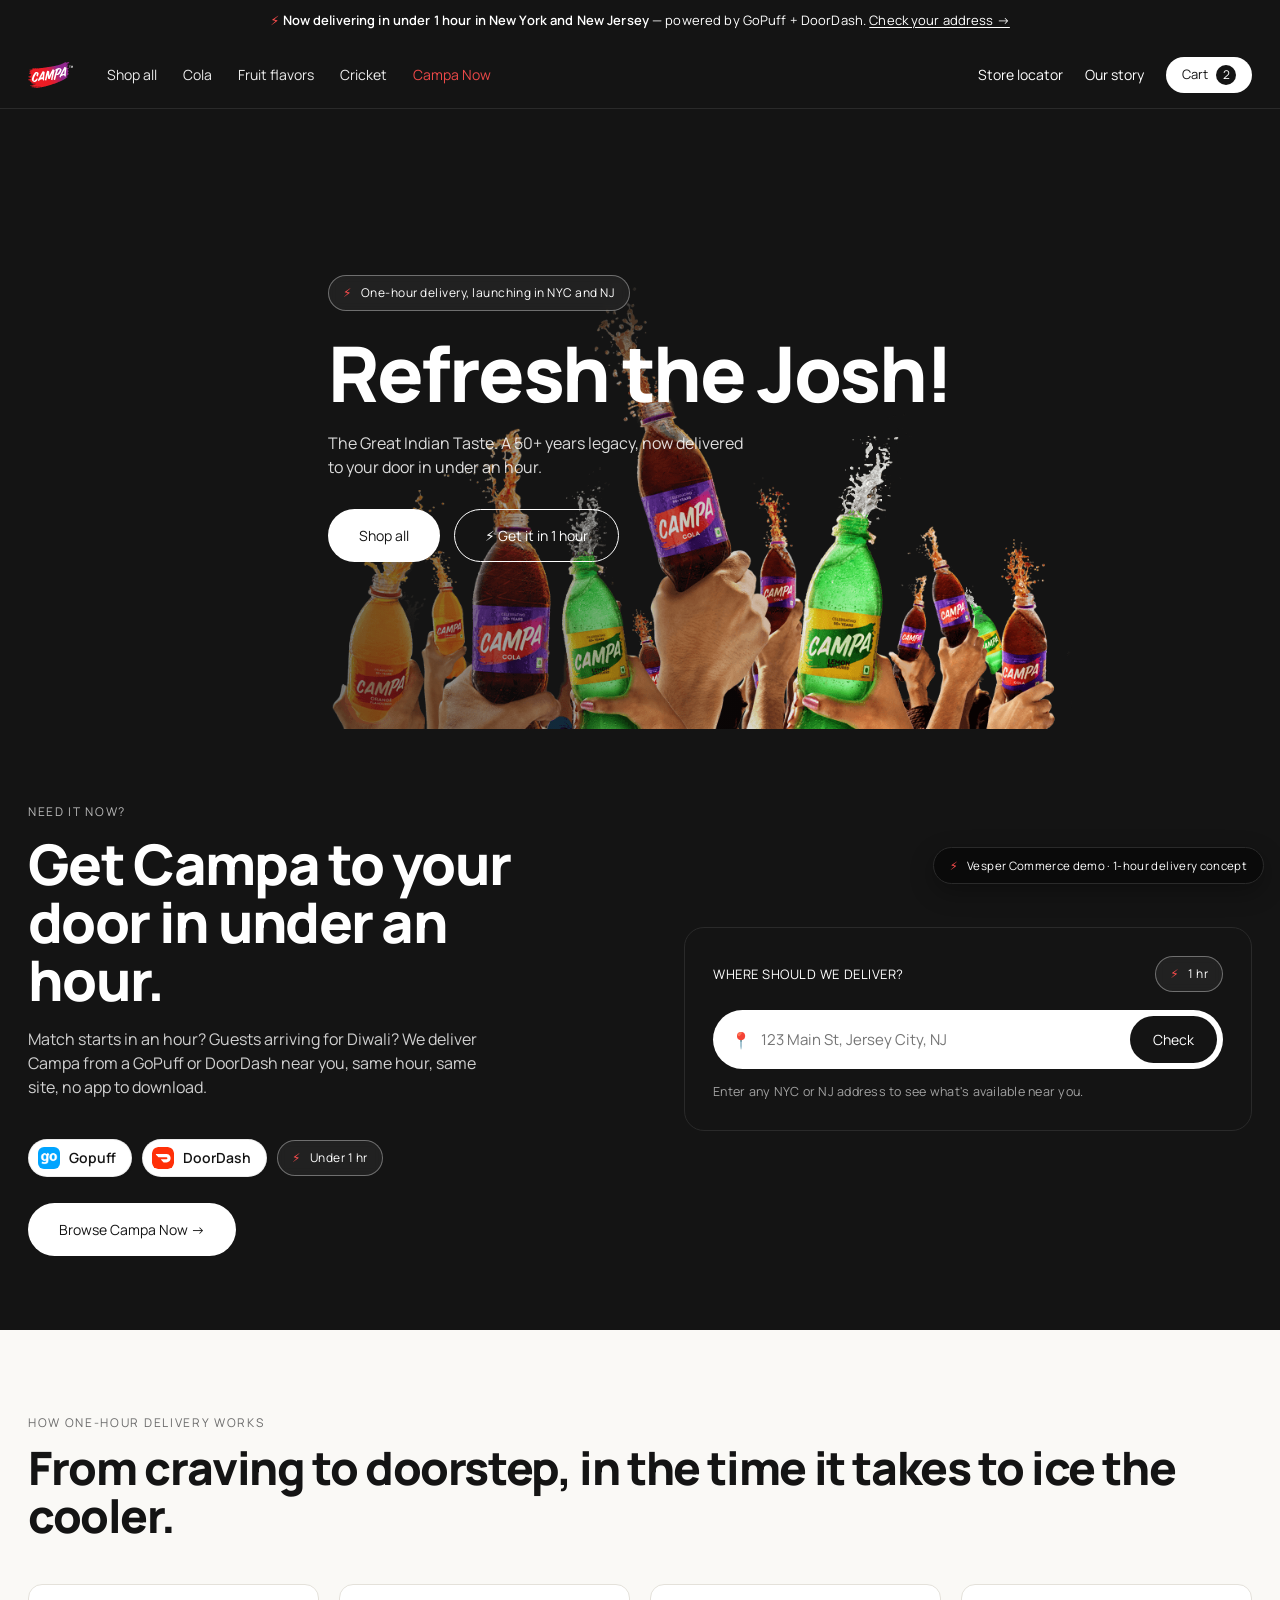
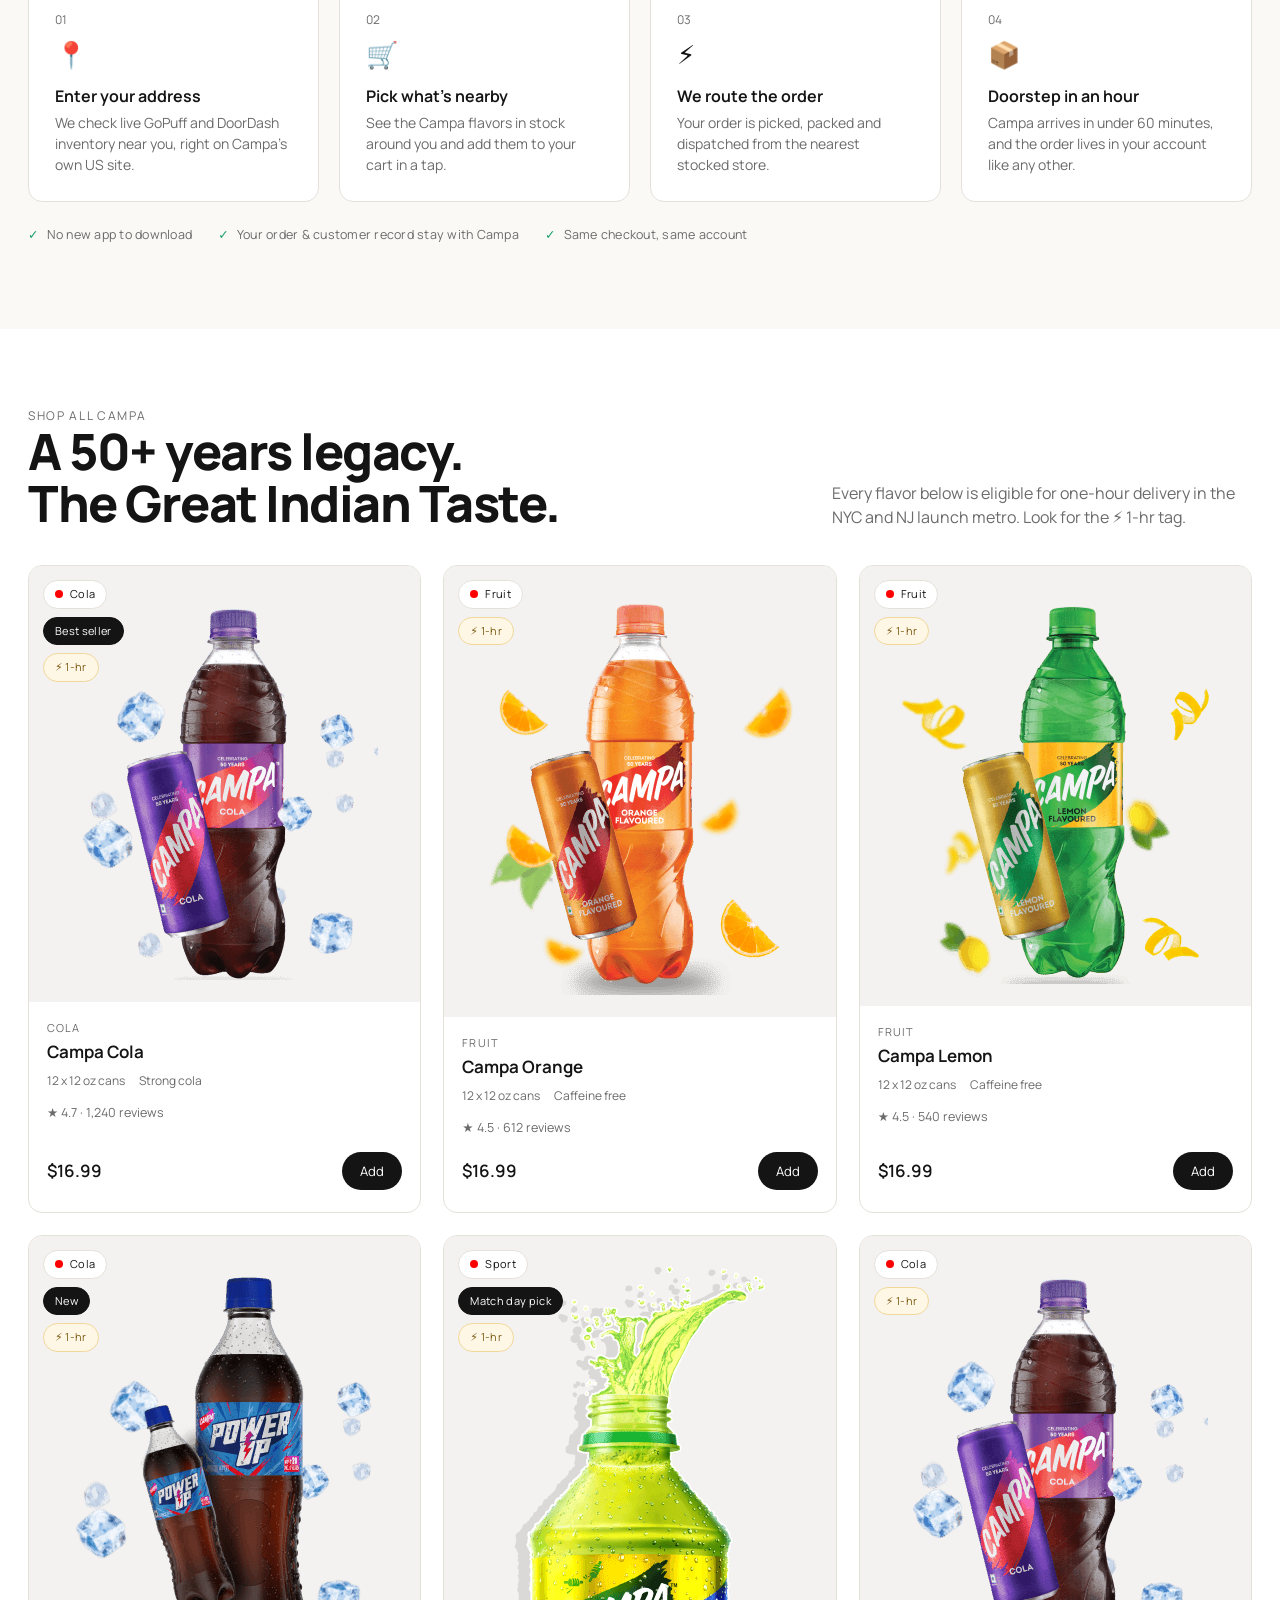
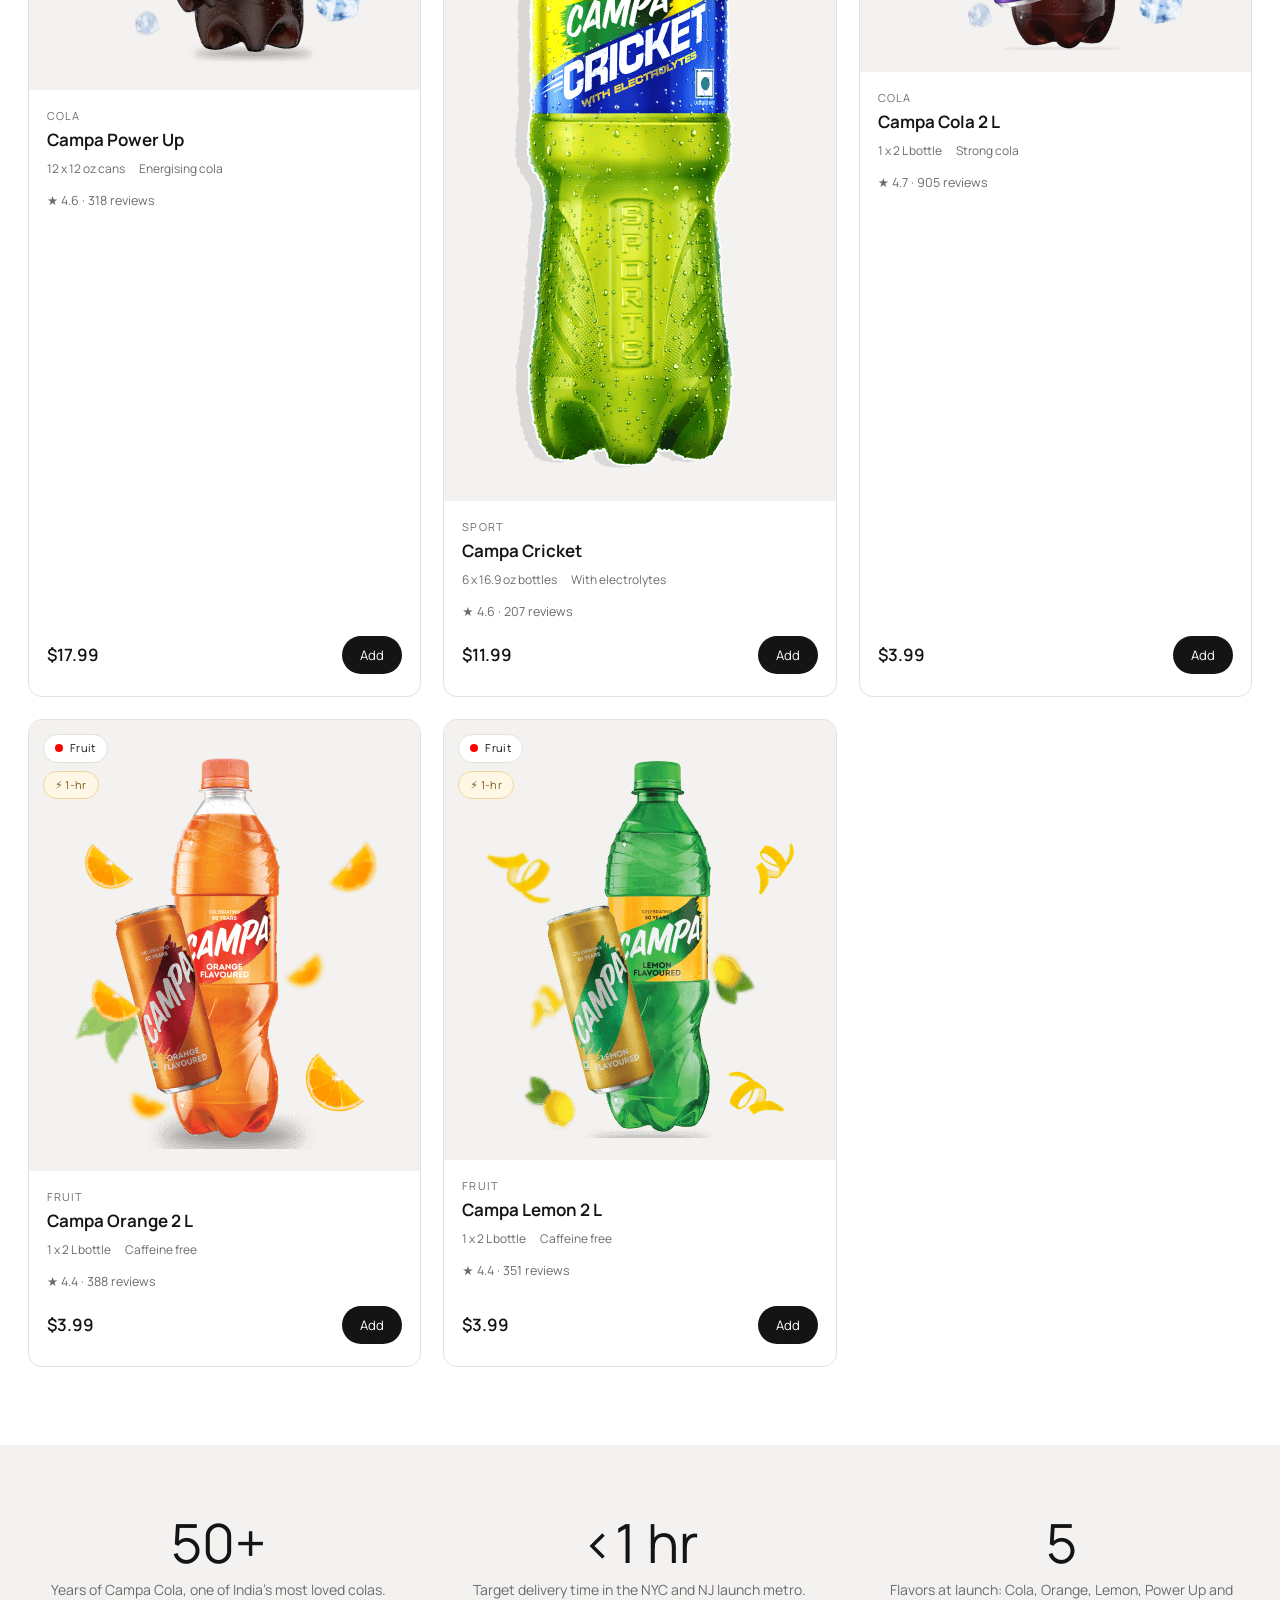
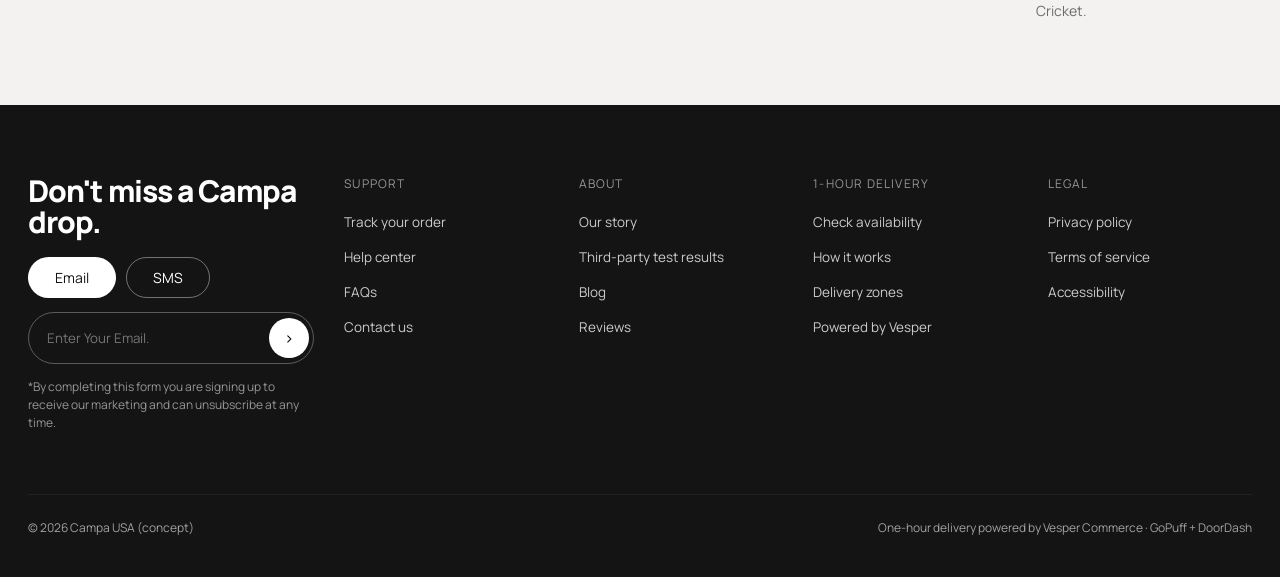
==== index.html @ 365057cb "Campa USA x Vesper Commerce 1-hour delivery mockup Co-Authored-By: Claude Sonnet 5.5 <noreply@anthro" ====
<!doctype html>
<html lang="en">
<head>
<meta charset="utf-8" />
<meta name="viewport" content="width=device-width, initial-scale=1" />
<title>Campa USA — Refresh the Josh!</title>
<meta name="description" content="The Great Indian Taste, now in the US. One-hour delivery in New York and New Jersey via GoPuff and DoorDash." />
<link rel="preconnect" href="https://fonts.googleapis.com" />
<link rel="preconnect" href="https://fonts.gstatic.com" crossorigin />
<link href="https://fonts.googleapis.com/css2?family=Manrope:wght@400;500;600;700;800&display=swap" rel="stylesheet" />
<link rel="stylesheet" href="styles.css" />
<link rel="icon" href="assets/logo.svg" />
</head>
<body>

<!-- Announcement -->
<div class="announce">
  <span class="bolt">⚡</span> <b>Now delivering in under 1 hour in New York and New Jersey</b> — powered by GoPuff + DoorDash. <a href="#onehour">Check your address →</a>
</div>

<!-- Header -->
<header class="header">
  <nav class="nav">
    <a class="brand" href="index.html"><img src="assets/logo.svg" alt="Campa" /></a>
    <div class="nav-links">
      <a href="#shop">Shop all</a>
      <a href="#shop">Cola</a>
      <a href="#shop">Fruit flavors</a>
      <a href="#shop">Cricket</a>
      <a href="campa-now.html" style="color:#ff4d4d">Campa Now</a>
    </div>
    <div class="nav-right">
      <a class="hide-sm" href="#">Store locator</a>
      <a class="hide-sm" href="#">Our story</a>
      <button class="hamburger" onclick="openMenu()" aria-label="Open menu"><svg viewBox="0 0 24 24" fill="none" stroke="currentColor" stroke-width="2" stroke-linecap="round"><line x1="3" y1="6" x2="21" y2="6"/><line x1="3" y1="12" x2="21" y2="12"/><line x1="3" y1="18" x2="21" y2="18"/></svg></button>
      <a href="checkout.html" class="cart-pill" onclick="event.preventDefault();openCart()">Cart <span class="cart-count" id="cartCount">2</span></a>
    </div>
  </nav>
</header>

<!-- Hero -->
<section class="hero">
  <div class="hero-media hero-bottles"></div>
  <div class="wrap hero-inner">
    <div class="delivery-badge" style="margin-bottom:22px"><span class="bolt">⚡</span> One-hour delivery, launching in NYC and NJ</div>
    <h1 class="serif">Refresh the Josh!</h1>
    <p class="sub">The Great Indian Taste. A 50+ years legacy, now delivered to your door in under an hour.</p>
    <div class="hero-cta">
      <a href="#shop" class="btn btn-white">Shop all</a>
      <a href="#onehour" class="btn btn-outline" style="color:#fff">⚡ Get it in 1 hour</a>
    </div>
  </div>
</section>

<!-- ===== SIGNATURE 1-HOUR DELIVERY BAND ===== -->
<section class="delivery-band" id="onehour">
  <div class="wrap grid">
    <div>
      <div class="eyebrow" style="color:rgba(255,255,255,.7)">Need it now?</div>
      <h2 class="serif" style="margin-top:14px">Get Campa to your door in under an hour.</h2>
      <p class="lede">Match starts in an hour? Guests arriving for Diwali? We deliver Campa from a GoPuff or DoorDash near you, same hour, same site, no app to download.</p>
      <div class="retailer-chips" style="margin-top:24px">
        <span class="chip"><img class="logo" src="assets/gopuff-icon.png" alt="GoPuff" /> Gopuff</span>
        <span class="chip"><img class="logo" src="assets/doordash-icon.svg" alt="DoorDash" /> DoorDash</span>
        <span class="delivery-badge"><span class="bolt">⚡</span> Under 1 hr</span>
      </div>
      <div style="margin-top:26px">
        <a href="campa-now.html" class="btn btn-white">Browse Campa Now →</a>
      </div>
    </div>

    <div class="addr-card">
      <div class="row-top">
        <div style="font-family:var(--mono);font-size:13px;letter-spacing:.04em">WHERE SHOULD WE DELIVER?</div>
        <div class="delivery-badge"><span class="bolt">⚡</span> 1 hr</div>
      </div>
      <div class="addr-field">
        <span aria-hidden="true">📍</span>
        <input id="addrInput" type="text" placeholder="123 Main St, Jersey City, NJ" />
        <button class="btn btn-dark" onclick="checkAvailability()">Check</button>
      </div>
      <div class="addr-note">Enter any NYC or NJ address to see what's available near you.</div>

      <div class="avail-result" id="availResult">
        <div class="avail-head"><span>✓</span> Available near you — delivered in under 1 hour</div>
        <div class="mini-prod">
          <img src="assets/cola.png" alt="" />
          <div class="info"><div class="name">Cola · Campa Cola</div><div class="meta">6-pack · $8.99</div></div>
          <button class="mini-add" onclick="addToCart()">Add</button>
        </div>
        <div class="mini-prod">
          <img src="assets/cricket.png" alt="" />
          <div class="info"><div class="name">Sport · Campa Cricket</div><div class="meta">Single bottle · $2.29</div></div>
          <button class="mini-add" onclick="addToCart()">Add</button>
        </div>
        <div class="mini-prod">
          <img src="assets/orange.png" alt="" />
          <div class="info"><div class="name">Fruit · Campa Orange <span style="opacity:.6">(trial)</span></div><div class="meta">Single can · $1.79</div></div>
          <button class="mini-add" onclick="addToCart()">Add</button>
        </div>
        <a href="checkout.html" class="btn btn-white btn-block" style="margin-top:16px">View cart · check out →</a>
      </div>
    </div>
  </div>
</section>

<!-- How it works -->
<section class="how">
  <div class="wrap">
    <div class="eyebrow">How one-hour delivery works</div>
    <h2 class="serif" style="font-size:clamp(30px,3.6vw,46px);margin-top:12px">From craving to doorstep, in the time it takes to ice the cooler.</h2>
    <div class="steps">
      <div class="step"><div class="num">01</div><div class="icon">📍</div><h3>Enter your address</h3><p>We check live GoPuff and DoorDash inventory near you, right on Campa's own US site.</p></div>
      <div class="step"><div class="num">02</div><div class="icon">🛒</div><h3>Pick what's nearby</h3><p>See the Campa flavors in stock around you and add them to your cart in a tap.</p></div>
      <div class="step"><div class="num">03</div><div class="icon">⚡</div><h3>We route the order</h3><p>Your order is picked, packed and dispatched from the nearest stocked store.</p></div>
      <div class="step"><div class="num">04</div><div class="icon">📦</div><h3>Doorstep in an hour</h3><p>Campa arrives in under 60 minutes, and the order lives in your account like any other.</p></div>
    </div>
    <div class="assurance">
      <span><span class="tick">✓</span> No new app to download</span>
      <span><span class="tick">✓</span> Your order &amp; customer record stay with Campa</span>
      <span><span class="tick">✓</span> Same checkout, same account</span>
    </div>
  </div>
</section>

<!-- Product grid -->
<section class="section" id="shop">
  <div class="wrap">
    <div class="section-head">
      <div>
        <div class="eyebrow">Shop all Campa</div>
        <h2 class="serif">A 50+ years legacy.<br/>The Great Indian Taste.</h2>
      </div>
      <p>Every flavor below is eligible for one-hour delivery in the NYC and NJ launch metro. Look for the <span style="white-space:nowrap">⚡ 1-hr</span> tag.</p>
    </div>

    <div class="prod-grid" id="prodGrid">
      <!-- cards injected by app.js -->
    </div>
  </div>
</section>

<!-- Value strip -->
<section class="value-strip">
  <div class="wrap value-grid">
    <div><div class="big">50+</div><p>Years of Campa Cola, one of India's most loved colas.</p></div>
    <div><div class="big">&lt;1 hr</div><p>Target delivery time in the NYC and NJ launch metro.</p></div>
    <div><div class="big">5</div><p>Flavors at launch: Cola, Orange, Lemon, Power Up and Cricket.</p></div>
  </div>
</section>

<!-- Footer -->
<footer class="footer">
  <div class="wrap">
    <div class="top">
      <div class="updates">
        <h3 class="serif">Don't miss a Campa drop.</h3>
        <div class="toggle">
          <button class="btn btn-white">Email</button>
          <button class="btn btn-outline" style="color:#fff">SMS</button>
        </div>
        <div class="subscribe"><input placeholder="Enter Your Email." /><button>›</button></div>
        <p style="font-size:12px;opacity:.55;margin-top:14px;max-width:320px">*By completing this form you are signing up to receive our marketing and can unsubscribe at any time.</p>
      </div>
      <div><div class="colhead">Support</div><ul><li><a href="#">Track your order</a></li><li><a href="#">Help center</a></li><li><a href="#">FAQs</a></li><li><a href="#">Contact us</a></li></ul></div>
      <div><div class="colhead">About</div><ul><li><a href="#">Our story</a></li><li><a href="#">Third-party test results</a></li><li><a href="#">Blog</a></li><li><a href="#">Reviews</a></li></ul></div>
      <div><div class="colhead">1-Hour Delivery</div><ul><li><a href="#onehour">Check availability</a></li><li><a href="#onehour">How it works</a></li><li><a href="#">Delivery zones</a></li><li><a href="#">Powered by Vesper</a></li></ul></div>
      <div><div class="colhead">Legal</div><ul><li><a href="#">Privacy policy</a></li><li><a href="#">Terms of service</a></li><li><a href="#">Accessibility</a></li></ul></div>
    </div>
    <div class="base"><span>© 2026 Campa USA (concept)</span><span>One-hour delivery powered by Vesper Commerce · GoPuff + DoorDash</span></div>
  </div>
</footer>

<div class="demo-ribbon"><span class="bolt">⚡</span> Vesper Commerce demo · 1-hour delivery concept</div>

<script src="app.js"></script>
</body>
</html>
---- styles.css ----
/* Campa USA (concept) x Vesper Commerce - 1-Hour Delivery Mockup
   Font: Manrope for all roles. Palette: #141414 / white / #FF0000 */

:root {
  --black: #141414;
  --ink: #141414;
  --white: #ffffff;
  --offwhite: #f4f2f0;      /* product panel bg */
  --paper: #faf9f6;
  --line: #e4e1da;
  --line-dark: #2a2a2a;
  --gray: #6b6b6b;
  --gray-2: #8a8a8a;
  --gold: #ff0000;
  --gopuff: #009f8f;        /* GoPuff teal */
  --doordash: #eb1700;      /* DoorDash red */
  --radius-pill: 999px;
  --radius: 14px;
  --serif: "Manrope", system-ui, -apple-system, sans-serif;
  --sans: "Manrope", system-ui, -apple-system, sans-serif;
  --mono: "Manrope", system-ui, -apple-system, sans-serif;
  --maxw: 1280px;
}

* { box-sizing: border-box; }

html { scroll-behavior: smooth; }

body {
  margin: 0;
  font-family: var(--sans);
  color: var(--ink);
  background: var(--white);
  -webkit-font-smoothing: antialiased;
  line-height: 1.5;
}

img { max-width: 100%; display: block; }
a { color: inherit; text-decoration: none; }
button { font-family: inherit; cursor: pointer; }

h1, h2, h3, .serif {
  font-family: var(--serif);
  font-weight: 800;
  letter-spacing: -0.03em;
  line-height: 1.04;
  margin: 0;
}

.wrap { max-width: var(--maxw); margin: 0 auto; padding: 0 28px; }

/* ---------- Announcement bar ---------- */
.announce {
  background: var(--black);
  color: var(--white);
  font-size: 13px;
  letter-spacing: 0.01em;
  text-align: center;
  padding: 11px 16px;
  position: relative;
  z-index: 60;
}
.announce b { font-weight: 600; }
.announce .bolt { color: #ff4d4d; }
.announce a { text-decoration: underline; text-underline-offset: 2px; }

/* ---------- Header / nav ---------- */
.header {
  background: var(--black);
  color: var(--white);
  position: sticky;
  top: 0;
  z-index: 50;
  border-bottom: 1px solid var(--line-dark);
}
.header.light {
  background: var(--white);
  color: var(--ink);
  border-bottom: 1px solid var(--line);
}
.nav {
  display: flex;
  align-items: center;
  gap: 34px;
  height: 66px;
  max-width: var(--maxw);
  margin: 0 auto;
  padding: 0 28px;
}
.brand img { height: 26px; width: auto; }
.nav-links { display: flex; gap: 26px; font-size: 14px; }
.nav-links a { opacity: 0.92; }
.nav-links a:hover { opacity: 1; }
.nav-right { margin-left: auto; display: flex; align-items: center; gap: 22px; font-size: 14px; }
.nav-right .ico { width: 20px; height: 20px; opacity: 0.9; }
.cart-pill {
  background: var(--white);
  color: var(--black);
  border-radius: var(--radius-pill);
  padding: 8px 16px;
  font-family: var(--mono);
  font-size: 13px;
  display: inline-flex;
  gap: 8px;
  align-items: center;
  border: none;
}
.header.light .cart-pill { background: var(--black); color: var(--white); }
.cart-count {
  background: var(--black); color: var(--white);
  border-radius: var(--radius-pill);
  min-width: 20px; height: 20px; padding: 0 5px;
  display: inline-flex; align-items: center; justify-content: center;
  font-size: 12px;
}
.header.light .cart-count { background: var(--white); color: var(--black); }

/* ---------- Hamburger + mobile menu ---------- */
.hamburger {
  display: none; width: 40px; height: 40px; align-items: center; justify-content: center;
  background: transparent; border: 0; color: inherit; padding: 0;
}
.hamburger svg { width: 24px; height: 24px; }

.menu-overlay { position: fixed; inset: 0; background: rgba(0,0,0,.45); z-index: 110; opacity: 0; visibility: hidden; transition: opacity .3s ease, visibility .3s ease; }
.menu-overlay.open { opacity: 1; visibility: visible; }
.mobile-menu {
  position: fixed; top: 0; left: 0; height: 100%; width: 320px; max-width: 86vw;
  background: var(--black); color: #fff; z-index: 111;
  transform: translateX(-100%); transition: transform .32s cubic-bezier(.4,0,.2,1);
  display: flex; flex-direction: column;
}
.mobile-menu.open { transform: translateX(0); }
.mm-head { display: flex; align-items: center; justify-content: space-between; padding: 20px 22px; border-bottom: 1px solid var(--line-dark); }
.mm-head img { height: 24px; width: auto; }
.mm-close { background: transparent; border: 1px solid var(--line-dark); border-radius: 8px; color: #fff; font-size: 16px; width: 40px; height: 40px; display: flex; align-items: center; justify-content: center; }
.mm-links { display: flex; flex-direction: column; padding: 16px 0 6px; }
.mm-links a { font-family: var(--serif); font-size: 27px; line-height: 1; padding: 13px 24px; color: #fff; letter-spacing: -.01em; }
.mm-links a.active { color: #ff4d4d; }
.mm-sub { margin-top: auto; border-top: 1px solid var(--line-dark); padding: 18px 24px; display: flex; flex-direction: column; gap: 14px; }
.mm-sub a { font-family: var(--sans); font-size: 14px; color: rgba(255,255,255,.8); }
.mm-cta { margin: 6px 24px 26px; }

@media (max-width: 620px) { .hamburger { display: inline-flex; } }

/* ---------- Buttons ---------- */
.btn {
  display: inline-flex; align-items: center; justify-content: center; gap: 10px;
  font-family: var(--mono);
  font-size: 14px;
  border-radius: var(--radius-pill);
  padding: 15px 30px;
  border: 1px solid transparent;
  transition: transform .08s ease, opacity .15s ease, background .15s ease;
  white-space: nowrap;
}
.btn:active { transform: translateY(1px); }
.btn-white { background: var(--white); color: var(--black); }
.btn-white:hover { opacity: .88; }
.btn-dark { background: var(--black); color: var(--white); }
.btn-dark:hover { opacity: .9; }
.btn-outline { background: transparent; border-color: currentColor; }
.btn-block { width: 100%; }
.btn-lg { padding: 18px 34px; font-size: 15px; }

/* ---------- Hero ---------- */
.hero {
  position: relative;
  background: var(--black);
  color: var(--white);
  min-height: 620px;
  display: flex;
  align-items: center;
  overflow: hidden;
}
.hero-media {
  position: absolute; inset: 0;
  background-size: cover;
  background-position: center;
  opacity: 0.92;
}
.hero-media::after {
  content: "";
  position: absolute; inset: 0;
  background: linear-gradient(90deg, rgba(0,0,0,.85) 0%, rgba(0,0,0,.55) 40%, rgba(0,0,0,.15) 100%);
}
.hero-inner { position: relative; z-index: 2; padding: 60px 0; }
.hero h1 { font-size: clamp(46px, 6vw, 82px); max-width: 640px; }
.hero .sub { margin-top: 18px; font-size: 16px; opacity: .85; max-width: 420px; }
.hero-cta { margin-top: 30px; display: flex; gap: 14px; flex-wrap: wrap; }

/* eyebrow / labels */
.eyebrow {
  font-family: var(--mono);
  font-size: 12px;
  letter-spacing: 0.14em;
  text-transform: uppercase;
  color: var(--gray);
}
.hero .eyebrow { color: rgba(255,255,255,.7); }

/* ---------- 1-hour delivery pieces ---------- */
.delivery-badge {
  display: inline-flex; align-items: center; gap: 9px;
  font-family: var(--mono);
  font-size: 12px;
  letter-spacing: 0.04em;
  padding: 8px 14px;
  border-radius: var(--radius-pill);
  border: 1px solid rgba(255,255,255,.35);
  background: rgba(255,255,255,.06);
  backdrop-filter: blur(4px);
}
.delivery-badge .bolt { color: #ff4d4d; }
.header.light .delivery-badge, .on-light .delivery-badge {
  border-color: var(--line); background: var(--paper); color: var(--ink);
}

.retailer-chips { display: inline-flex; gap: 10px; align-items: center; flex-wrap: wrap; }
.chip {
  display: inline-flex; align-items: center; gap: 9px;
  font-family: var(--sans); font-size: 14px; font-weight: 600;
  border-radius: var(--radius-pill);
  padding: 7px 15px 7px 9px;
  background: var(--white); color: var(--ink);
  border: 1px solid rgba(0,0,0,.08);
  box-shadow: 0 1px 3px rgba(0,0,0,.08);
  letter-spacing: 0;
  line-height: 1;
}
.chip .logo { width: 22px; height: 22px; border-radius: 6px; object-fit: contain; flex: none; display: block; }
.chip-outline {
  background: transparent; color: inherit;
  border: 1px solid rgba(128,128,128,.4);
}

/* The signature 1-hour delivery band */
.delivery-band {
  background: var(--black);
  color: var(--white);
  padding: 74px 0;
}
.delivery-band .grid {
  display: grid; grid-template-columns: 1.05fr 1fr; gap: 60px; align-items: center;
}
.delivery-band h2 { font-size: clamp(34px, 4.4vw, 56px); max-width: 520px; }
.delivery-band .lede { margin-top: 18px; font-size: 16px; opacity: .8; max-width: 460px; }

.addr-card {
  background: #141414;
  border: 1px solid var(--line-dark);
  border-radius: 20px;
  padding: 28px;
}
.addr-card .row-top {
  display: flex; align-items: center; justify-content: space-between; margin-bottom: 18px;
}
.addr-field {
  display: flex; gap: 10px; align-items: center;
  background: var(--white); color: var(--ink);
  border-radius: var(--radius-pill);
  padding: 6px 6px 6px 18px;
}
.addr-field input {
  border: 0; outline: 0; flex: 1; min-width: 0; font-family: var(--sans); font-size: 15px; background: transparent;
  padding: 12px 0;
}
.addr-field .btn { padding: 13px 22px; }
.addr-note { margin-top: 14px; font-size: 12.5px; opacity: .6; font-family: var(--mono); letter-spacing: .02em; }

/* availability result (hidden until "check") */
.avail-result { display: none; margin-top: 22px; }
.avail-result.show { display: block; animation: fade .3s ease; }
@keyframes fade { from { opacity: 0; transform: translateY(6px);} to {opacity:1; transform:none;} }
.avail-head {
  display: flex; align-items: center; gap: 10px;
  font-family: var(--mono); font-size: 13px; letter-spacing: .04em;
  color: #7ee0c0; margin-bottom: 14px;
}
.mini-prod {
  display: flex; align-items: center; gap: 14px;
  padding: 12px 0; border-top: 1px solid var(--line-dark);
}
.mini-prod img { width: 52px; height: 52px; object-fit: contain; background: #1e1e1e; border-radius: 10px; padding: 4px; }
.mini-prod .info { flex: 1; }
.mini-prod .info .name { font-size: 14px; font-weight: 600; }
.mini-prod .info .meta { font-size: 12px; opacity: .6; }
.mini-add {
  background: var(--white); color: var(--black); border: 0;
  border-radius: var(--radius-pill); padding: 8px 16px;
  font-family: var(--mono); font-size: 12px;
}

/* ---------- How it works ---------- */
.how { padding: 84px 0; background: var(--paper); }
.how .steps { display: grid; grid-template-columns: repeat(4, 1fr); gap: 20px; margin-top: 44px; }
.step {
  background: var(--white); border: 1px solid var(--line);
  border-radius: var(--radius); padding: 26px;
}
.step .num { font-family: var(--mono); font-size: 12px; color: var(--gray); }
.step .icon { font-size: 26px; margin: 6px 0 14px; }
.step h3 { font-family: var(--sans); font-weight: 650; font-size: 16px; letter-spacing: 0; }
.step p { color: var(--gray); font-size: 14px; margin: 8px 0 0; }
.how .assurance {
  margin-top: 24px; display: flex; gap: 26px; flex-wrap: wrap;
  font-family: var(--mono); font-size: 12.5px; color: var(--gray); letter-spacing: .02em;
}
.how .assurance span { display: inline-flex; gap: 8px; align-items: center; }
.tick { color: #1a9d6e; font-weight: 700; }

/* ---------- Section heading ---------- */
.section { padding: 78px 0; }
.section-head { display: flex; align-items: flex-end; justify-content: space-between; gap: 20px; margin-bottom: 36px; }
.section-head h2 { font-size: clamp(32px, 4vw, 50px); }
.section-head p { color: var(--gray); max-width: 420px; margin: 8px 0 0; }

/* ---------- Product grid ---------- */
.prod-grid { display: grid; grid-template-columns: repeat(3, 1fr); gap: 22px; }
.card {
  border: 1px solid var(--line); border-radius: var(--radius);
  overflow: hidden; background: var(--white);
  transition: box-shadow .2s ease, transform .2s ease;
  display: flex; flex-direction: column;
}
.card:hover { box-shadow: 0 12px 30px rgba(0,0,0,.08); transform: translateY(-3px); }
.card .thumb {
  position: relative; background: var(--offwhite);
  aspect-ratio: 1/1; display: flex; align-items: center; justify-content: center; padding: 22px;
}
.card .thumb img { max-height: 100%; object-fit: contain; }
.card .badges { position: absolute; top: 14px; left: 14px; display: flex; flex-direction: column; gap: 8px; align-items: flex-start; }
.tag {
  font-family: var(--mono); font-size: 11px; letter-spacing: .03em;
  padding: 5px 11px; border-radius: var(--radius-pill); background: var(--white); border: 1px solid var(--line);
}
.tag.line { display: inline-flex; gap: 7px; align-items: center; }
.tag.line .dot { width: 8px; height: 8px; border-radius: 50%; }
.tag.gold .dot { background: var(--gold); }
.tag.bronze .dot { background: #7c5a34; }
.tag.status { background: var(--black); color: var(--white); border-color: var(--black); }
.tag.onehr { background: #fff7e6; border-color: #f0d79a; color: #7a5a12; }
.card .body { padding: 18px 18px 22px; display: flex; flex-direction: column; flex: 1; }
.card .line-label { font-family: var(--mono); font-size: 11px; letter-spacing: .1em; text-transform: uppercase; color: var(--gray); }
.card h3 { font-family: var(--sans); font-weight: 650; font-size: 17px; letter-spacing: 0; margin: 6px 0 0; }
.card .stats { display: flex; gap: 14px; margin: 12px 0; font-size: 12px; color: var(--gray); font-family: var(--mono); }
.card .stats b { color: var(--ink); font-weight: 700; }
.card .rating { font-size: 12.5px; color: var(--gray); margin-top: 2px; }
.card .foot { margin-top: auto; display: flex; align-items: center; justify-content: space-between; padding-top: 14px; }
.card .price { font-size: 17px; font-weight: 600; }
.card .add { font-family: var(--mono); font-size: 13px; padding: 10px 18px; border-radius: var(--radius-pill); background: var(--black); color: var(--white); border: 0; }

/* ---------- Value / comparison strip ---------- */
.value-strip { background: var(--offwhite); padding: 70px 0; }
.value-grid { display: grid; grid-template-columns: repeat(3, 1fr); gap: 40px; text-align: center; }
.value-grid .big { font-family: var(--serif); font-size: 54px; line-height: 1; }
.value-grid p { color: var(--gray); margin-top: 10px; font-size: 14px; }

/* ---------- Product detail page ---------- */
.pdp { display: grid; grid-template-columns: minmax(0,1.15fr) minmax(0,1fr); gap: 56px; padding: 44px 0 70px; }
.pdp-media .main {
  background: var(--offwhite); border-radius: var(--radius);
  aspect-ratio: 4/3; display: flex; align-items: center; justify-content: center; padding: 40px;
  position: relative;
}
.pdp-media .main img { max-height: 100%; object-fit: contain; }
.pdp-media .line-flag {
  position: absolute; top: 18px; left: 18px;
  font-family: var(--mono); font-size: 12px; padding: 6px 13px; border-radius: var(--radius-pill);
  background: var(--white); display: inline-flex; gap: 8px; align-items: center;
}
.pdp-media .thumbs { display: grid; grid-template-columns: repeat(3, 1fr); gap: 14px; margin-top: 14px; }
.pdp-media .thumbs div { background: var(--black); border-radius: var(--radius); aspect-ratio: 1/1; display:flex;align-items:center;justify-content:center; overflow:hidden;}
.pdp-media .thumbs img { max-height: 78%; object-fit: contain; }

.pdp-info h1 { font-size: clamp(34px, 4vw, 48px); }
.pdp-info .desc { color: var(--gray); margin: 14px 0 0; font-size: 15px; max-width: 440px; }
.price-line { display: flex; align-items: center; gap: 14px; margin: 22px 0; font-size: 15px; }
.price-line .p { font-size: 22px; font-weight: 650; }
.price-line .sep { color: var(--line); }
.price-line .muted { color: var(--gray); }

/* purchase mode toggle */
.buy-modes { display: grid; grid-template-columns: 1fr 1fr 1fr; gap: 0; border: 1px solid var(--line); border-radius: var(--radius-pill); overflow: hidden; margin-bottom: 8px; }
.buy-mode {
  padding: 14px 10px; text-align: center; font-family: var(--mono); font-size: 12.5px;
  background: var(--white); border: 0; border-right: 1px solid var(--line); color: var(--gray);
  display: flex; flex-direction: column; gap: 3px; align-items: center; line-height: 1.2;
}
.buy-mode:last-child { border-right: 0; }
.buy-mode small { font-size: 10.5px; opacity: .8; }
.buy-mode.active { background: var(--black); color: var(--white); }
.buy-mode.active.onehr { background: #1b1b1b; box-shadow: inset 0 0 0 2px #ff4d4d; }
.buy-mode .bolt { color: #ff0000; }
.buy-mode.active .bolt { color: #ff4d4d; }

.benefits { display: grid; grid-template-columns: 1fr 1fr; gap: 10px 22px; margin: 20px 0; }
.benefits div { font-size: 13.5px; color: var(--gray); display: flex; gap: 8px; }

.qty-row { display: flex; gap: 12px; align-items: stretch; margin-top: 18px; }
.qty { display: flex; align-items: center; border: 1px solid var(--line); border-radius: var(--radius-pill); padding: 0 6px; }
.qty button { width: 40px; height: 52px; border: 0; background: transparent; font-size: 18px; color: var(--gray); }
.qty span { min-width: 34px; text-align: center; font-family: var(--mono); }
.add-cta { flex: 1; }

.guarantee { margin-top: 16px; background: var(--paper); border: 1px solid var(--line); border-radius: var(--radius); padding: 14px 16px; font-size: 13px; color: var(--gray); }
.guarantee b { color: var(--ink); }

/* the PDP 1-hour delivery module */
.onehr-module {
  margin: 22px 0; border: 1px solid var(--line); border-radius: var(--radius);
  background: linear-gradient(180deg,#0c0c0c,#151515); color: var(--white); padding: 22px;
}
.onehr-module .top { display: flex; align-items: center; justify-content: space-between; gap: 12px; margin-bottom: 14px; }
.onehr-module .top .t { font-family: var(--sans); font-weight: 650; font-size: 15px; display: flex; gap: 9px; align-items: center; }
.onehr-module .top .bolt { color: #ff4d4d; }
.onehr-module .sub { font-size: 13px; opacity: .75; margin-bottom: 14px; }
.onehr-module .addr-field { background: var(--white); }
.onehr-module .pill-note { margin-top: 12px; font-family: var(--mono); font-size: 11.5px; opacity: .6; }

/* ---------- Checkout ---------- */
.checkout { display: grid; grid-template-columns: minmax(0,1.3fr) minmax(0,1fr); gap: 0; min-height: 100vh; }
.co-left { padding: 46px clamp(24px, 5vw, 80px); min-width: 0; }
.co-left .inner { max-width: 560px; margin-left: auto; }
.co-right { background: var(--offwhite); padding: 46px clamp(24px, 4vw, 56px); border-left: 1px solid var(--line); min-width: 0; }
.co-right .inner { max-width: 460px; }
.co-logo img { height: 30px; }
.co-section-title { font-family: var(--sans); font-weight: 650; font-size: 17px; margin: 30px 0 14px; }
.co-field { width: 100%; border: 1px solid var(--line); border-radius: 10px; padding: 15px 16px; font-family: var(--sans); font-size: 15px; margin-bottom: 12px; }
.co-row { display: grid; grid-template-columns: 1fr 1fr; gap: 12px; }
.co-row .co-field { margin-bottom: 12px; }

.ship-method { border: 1px solid var(--line); border-radius: 12px; overflow: hidden; margin: 6px 0 8px; }
.ship-opt {
  display: flex; align-items: center; gap: 14px; padding: 18px 18px; cursor: pointer;
  border-bottom: 1px solid var(--line); background: var(--white);
}
.ship-opt:last-child { border-bottom: 0; }
.ship-opt.selected { background: #fff5f5; box-shadow: inset 3px 0 0 #ffcf4a; }
.ship-opt .radio { width: 20px; height: 20px; border-radius: 50%; border: 2px solid var(--line); flex: none; position: relative; }
.ship-opt.selected .radio { border-color: #ff0000; }
.ship-opt.selected .radio::after { content:""; position: absolute; inset: 3px; background: #ff0000; border-radius: 50%; }
.ship-opt .ret { width: 34px; height: 34px; border-radius: 9px; display: flex; align-items: center; justify-content: center; color: #fff; font-family: var(--mono); font-weight: 700; font-size: 10px; flex: none; }
.ship-opt .ret.gopuff { background: var(--gopuff); }
.ship-opt .ret.doordash { background: var(--doordash); }
.ship-opt .ret.std { background: var(--ink); }
.ship-opt .txt { flex: 1; }
.ship-opt .txt .n { font-weight: 600; font-size: 14.5px; }
.ship-opt .txt .d { font-size: 12.5px; color: var(--gray); }
.ship-opt .amt { font-weight: 650; font-size: 14.5px; }

.co-note { font-family: var(--mono); font-size: 11.5px; line-height: 1.6; color: var(--gray); background: var(--paper); border: 1px dashed var(--line); border-radius: 10px; padding: 12px 14px; margin: 6px 0 0; display: flex; align-items: flex-start; gap: 9px; }
.co-note b { color: var(--ink); font-weight: 700; }

/* order summary */
.os-item { display: flex; gap: 14px; align-items: center; padding: 14px 0; border-bottom: 1px solid var(--line); }
.os-item .im { width: 62px; height: 62px; background: var(--white); border: 1px solid var(--line); border-radius: 10px; position: relative; display:flex;align-items:center;justify-content:center; padding: 6px; }
.os-item .im img { max-height: 100%; object-fit: contain; }
.os-item .im .q { position: absolute; top: -8px; right: -8px; background: var(--gray); color: #fff; width: 22px; height: 22px; border-radius: 50%; font-size: 12px; display:flex;align-items:center;justify-content:center; }
.os-item .nm { flex: 1; }
.os-item .nm .t { font-size: 14px; font-weight: 600; }
.os-item .nm .s { font-size: 12px; color: var(--gray); }
.os-item .pr { font-weight: 600; font-size: 14px; }
.os-line { display: flex; justify-content: space-between; padding: 8px 0; font-size: 14px; }
.os-line.total { font-size: 20px; font-weight: 650; border-top: 1px solid var(--line); margin-top: 8px; padding-top: 16px; }
.os-line .muted { color: var(--gray); }
.eta-badge { display: inline-flex; align-items: center; gap: 8px; background: var(--black); color: #fff; border-radius: var(--radius-pill); padding: 8px 15px; font-family: var(--mono); font-size: 12px; margin: 14px 0; }
.eta-badge .bolt { color: #ff4d4d; }

/* ---------- David Now (on-demand collection page) ---------- */
.now-hero {
  background: var(--black); color: var(--white);
  padding: 70px 0 60px;
  border-bottom: 1px solid var(--line-dark);
}
.now-hero .grid { display: grid; grid-template-columns: 1.1fr .9fr; gap: 48px; align-items: center; }
.now-hero .eyebrow { color: rgba(255,255,255,.6); }
.now-hero h1 { font-size: clamp(48px, 7vw, 92px); margin: 14px 0 0; line-height: .98; }
.now-hero .kick { font-family: var(--mono); font-size: 13px; letter-spacing: .1em; text-transform: uppercase; color: #ff4d4d; margin-bottom: 6px; }
.now-hero .facts { margin-top: 26px; display: flex; flex-direction: column; gap: 12px; }
.now-hero .facts div { display: flex; gap: 12px; align-items: center; font-size: 15px; opacity: .9; }
.now-hero .facts .k { font-family: var(--mono); font-size: 12px; letter-spacing: .04em; color: rgba(255,255,255,.5); min-width: 118px; text-transform: uppercase; }
.now-hero .chips-row { margin-top: 26px; }
.now-visual {
  background: radial-gradient(120% 120% at 70% 20%, #232323 0%, #0e0e0e 70%);
  border: 1px solid var(--line-dark); border-radius: 22px;
  aspect-ratio: 4/3; display: flex; align-items: center; justify-content: center; position: relative; overflow: hidden;
}
.now-visual img { max-height: 74%; object-fit: contain; filter: drop-shadow(0 30px 50px rgba(0,0,0,.5)); }
.now-visual .float-badge {
  position: absolute; top: 20px; right: 20px;
  background: rgba(255,255,255,.08); border: 1px solid rgba(255,255,255,.25); backdrop-filter: blur(6px);
  border-radius: var(--radius-pill); padding: 9px 16px; font-family: var(--mono); font-size: 12px; letter-spacing: .04em;
}
.now-visual .float-badge .bolt { color: #ff4d4d; }

/* address bar */
.now-addrbar { background: var(--paper); border-bottom: 1px solid var(--line); padding: 24px 0; position: sticky; top: 66px; z-index: 30; }
.now-addrbar .inner { display: flex; gap: 16px; align-items: center; flex-wrap: wrap; }
.now-addrbar .lbl { font-family: var(--mono); font-size: 12px; letter-spacing: .06em; text-transform: uppercase; color: var(--gray); }
.now-addrbar .field {
  flex: 1; min-width: 280px; display: flex; gap: 10px; align-items: center;
  background: var(--white); border: 1px solid var(--line); border-radius: var(--radius-pill); padding: 6px 6px 6px 18px;
}
.now-addrbar .field input { flex: 1; min-width: 0; border: 0; outline: 0; font-family: var(--sans); font-size: 15px; padding: 12px 0; background: transparent; }
.now-addr-state { display: none; font-family: var(--mono); font-size: 12.5px; color: #1a9d6e; letter-spacing: .02em; }
.now-addr-state.show { display: inline-flex; gap: 8px; align-items: center; }

/* grid */
.now-section { padding: 46px 0 84px; }
.now-gridwrap { position: relative; }
.now-gridwrap.show { animation: fade .35s ease; }
.now-grid { display: grid; grid-template-columns: repeat(4, 1fr); gap: 22px; }
.now-card { border: 1px solid var(--line); border-radius: var(--radius); overflow: hidden; background: var(--white); display: flex; flex-direction: column; transition: box-shadow .2s ease, transform .2s ease; }
.now-card:hover { box-shadow: 0 12px 30px rgba(0,0,0,.08); transform: translateY(-3px); }
.now-thumb { position: relative; background: var(--offwhite); aspect-ratio: 1/1; display: flex; align-items: center; justify-content: center; padding: 20px; }
.now-thumb img { max-height: 100%; object-fit: contain; }
.now-add {
  position: absolute; top: 14px; left: 14px; z-index: 2;
  background: var(--black); color: var(--white); border: 0;
  width: 56px; height: 56px; border-radius: 50%;
  font-family: var(--mono); font-size: 13px; letter-spacing: .02em;
  box-shadow: 0 6px 16px rgba(0,0,0,.22); transition: transform .1s ease, background .15s ease;
}
.now-add:hover { transform: scale(1.06); }
.now-add:active { transform: scale(.96); }
.now-protein {
  position: absolute; top: 16px; right: 16px; text-align: right;
  font-family: var(--serif); font-size: 30px; line-height: .85; color: var(--ink);
}
.now-protein small { display: block; font-family: var(--mono); font-size: 9px; letter-spacing: .08em; text-transform: uppercase; color: var(--gray); margin-top: 3px; }
.now-body { padding: 16px 18px 20px; display: flex; flex-direction: column; flex: 1; }
.now-format { font-family: var(--mono); font-size: 11px; letter-spacing: .04em; color: var(--gray); display: flex; align-items: center; gap: 8px; }
.now-format .tag.line { padding: 4px 9px; font-size: 10px; }
.now-body h3 { font-family: var(--sans); font-weight: 650; font-size: 15.5px; letter-spacing: 0; margin: 9px 0 0; line-height: 1.25; }
.now-foot { margin-top: auto; padding-top: 14px; display: flex; align-items: center; justify-content: space-between; }
.now-size { font-family: var(--mono); font-size: 12px; color: var(--gray); }
.now-price { font-size: 17px; font-weight: 650; }

.now-disclaimer { text-align: center; font-family: var(--mono); font-size: 12px; color: var(--gray); margin-top: 34px; letter-spacing: .02em; }

/* 3-up reassurance steps used on David Now */
.how .steps.now-steps-3 { grid-template-columns: repeat(3, 1fr); }

@media (max-width: 1000px) {
  .now-hero .grid { grid-template-columns: 1fr; gap: 30px; }
  .now-grid { grid-template-columns: repeat(3, 1fr); }
  .how .steps.now-steps-3 { grid-template-columns: 1fr 1fr; }
}
@media (max-width: 720px) {
  .now-grid { grid-template-columns: 1fr 1fr; }
  .now-addrbar { position: static; }
  .now-addrbar .inner { flex-direction: column; align-items: stretch; gap: 10px; }
  .now-addrbar .field { min-width: 0; width: 100%; }
}
@media (max-width: 620px) {
  .how .steps.now-steps-3 { grid-template-columns: 1fr; }
  .now-addrbar .field .btn { padding: 13px 18px; }
}
@media (max-width: 480px) { .now-grid { grid-template-columns: 1fr; } }

/* ---------- Footer ---------- */
.footer { background: var(--black); color: var(--white); padding: 70px 0 40px; }
.footer .top { display: grid; grid-template-columns: 1.4fr repeat(4, 1fr); gap: 30px; }
.footer h4 { font-family: var(--sans); font-weight: 650; font-size: 14px; margin: 0 0 16px; }
.footer .updates h3 { font-size: 30px; max-width: 280px; margin-bottom: 20px; }
.footer .toggle { display: flex; gap: 10px; margin-bottom: 14px; }
.footer .toggle .btn { padding: 10px 26px; }
.footer .toggle .btn-outline { border-color: rgba(255,255,255,.4); }
.footer .subscribe { display: flex; gap: 8px; align-items: center; background: transparent; border: 1px solid rgba(255,255,255,.3); border-radius: var(--radius-pill); padding: 4px 4px 4px 18px; max-width: 340px; }
.footer .subscribe input { flex: 1; background: transparent; border: 0; outline: 0; color: #fff; font-family: var(--sans); padding: 12px 0; }
.footer .subscribe button { background: #fff; color: #000; border: 0; border-radius: 50%; width: 40px; height: 40px; font-size: 16px; }
.footer ul { list-style: none; padding: 0; margin: 0; display: flex; flex-direction: column; gap: 11px; }
.footer ul a { font-size: 13.5px; opacity: .78; }
.footer ul a:hover { opacity: 1; }
.footer .colhead { font-family: var(--mono); font-size: 12px; letter-spacing: .1em; text-transform: uppercase; opacity: .55; margin-bottom: 16px; }
.footer .base { display: flex; justify-content: space-between; align-items: center; margin-top: 50px; padding-top: 24px; border-top: 1px solid var(--line-dark); font-family: var(--mono); font-size: 12px; opacity: .6; }

/* ---------- Slide-out cart drawer + rewards meter ---------- */
.cart-overlay {
  position: fixed; inset: 0; background: rgba(0,0,0,.45); z-index: 100;
  opacity: 0; visibility: hidden; transition: opacity .3s ease, visibility .3s ease;
}
.cart-overlay.open { opacity: 1; visibility: visible; }
.cart-drawer {
  position: fixed; top: 0; right: 0; height: 100%; width: 460px; max-width: 92vw;
  background: var(--white); z-index: 101; display: flex; flex-direction: column;
  transform: translateX(100%); transition: transform .32s cubic-bezier(.4,0,.2,1);
  box-shadow: -10px 0 40px rgba(0,0,0,.16);
}
.cart-drawer.open { transform: translateX(0); }
.cart-head { display: flex; align-items: center; justify-content: space-between; padding: 22px 24px; border-bottom: 1px solid var(--line); }
.cart-head h2 { font-family: var(--serif); font-size: 26px; }
.cart-head h2 span { color: var(--gray); }
.cart-close { width: 40px; height: 40px; border: 1px solid var(--line); background: var(--white); border-radius: 8px; font-size: 18px; color: var(--ink); display: flex; align-items: center; justify-content: center; }

/* meter */
.meter { padding: 24px 24px 10px; }
.meter-tiers { display: flex; justify-content: space-between; gap: 8px; margin-bottom: 20px; }
.meter-tier { flex: 1; text-align: center; font-family: var(--sans); font-weight: 600; font-size: 14px; padding: 12px 6px; border: 1px solid var(--line); border-radius: 10px; color: var(--gray); background: var(--white); transition: all .2s ease; }
.meter-tier.done { background: #0f7a3d; border-color: #0f7a3d; color: #fff; }
.meter-track { position: relative; height: 6px; background: var(--line); border-radius: 999px; margin: 30px 8px 8px; }
.meter-fill { position: absolute; left: 0; top: 0; height: 100%; background: #0f7a3d; border-radius: 999px; transition: width .35s ease; }
.meter-node { position: absolute; top: 50%; transform: translate(-50%,-50%); width: 20px; height: 20px; border-radius: 50%; background: var(--white); border: 3px solid var(--line); transition: all .25s ease; }
.meter-node.done { border-color: #0f7a3d; background: #0f7a3d; }
.meter-node.current { border-color: #0f7a3d; background: #0f7a3d; box-shadow: 0 0 0 4px rgba(15,122,61,.18); }
.meter-node .lbl { position: absolute; top: 26px; left: 50%; transform: translateX(-50%); white-space: nowrap; font-family: var(--sans); font-weight: 600; font-size: 13px; color: var(--gray); }
.meter-node.done .lbl, .meter-node.current .lbl { color: #0f7a3d; }
.meter-msg { text-align: center; font-family: var(--sans); font-size: 13px; color: var(--gray); margin-top: 34px; }
.meter-msg .bolt { color: #ff0000; }

.cart-eligible { margin: 4px 24px 0; background: #fff7e6; border: 1px solid #f0d79a; color: #7a5a12; border-radius: 10px; padding: 10px 14px; font-family: var(--mono); font-size: 12px; display: flex; gap: 9px; align-items: center; }
.cart-eligible b { font-weight: 700; }

/* line items */
.cart-body { flex: 1; overflow-y: auto; padding: 8px 24px; }
.cart-line { display: flex; gap: 16px; padding: 22px 0; border-bottom: 1px solid var(--line); }
.cart-line .im { width: 96px; height: 96px; background: var(--offwhite); border-radius: 10px; display: flex; align-items: center; justify-content: center; padding: 8px; flex: none; }
.cart-line .im img { max-height: 100%; object-fit: contain; }
.cart-line .info { flex: 1; }
.cart-line .ln { font-family: var(--mono); font-size: 11px; letter-spacing: .04em; display: inline-flex; gap: 7px; align-items: center; color: var(--gold); }
.cart-line .ln .dot { width: 8px; height: 8px; border-radius: 50%; background: var(--gold); }
.cart-line h3 { font-family: var(--serif); font-size: 22px; font-weight: 400; margin: 6px 0 4px; letter-spacing: -.01em; }
.cart-line .pr { font-size: 14px; color: var(--gray); border-bottom: 1px solid var(--line); padding-bottom: 12px; margin-bottom: 12px; }
.cart-line .sub-row { font-size: 13.5px; color: var(--gray); display: flex; justify-content: space-between; align-items: center; }
.cart-line .sub-row a { text-decoration: underline; color: var(--ink); }
.cart-line .qty-row2 { display: flex; align-items: center; justify-content: space-between; margin-top: 14px; }
.cart-stepper { display: inline-flex; align-items: center; background: var(--paper); border-radius: 999px; }
.cart-stepper button { width: 40px; height: 40px; border: 0; background: transparent; font-size: 18px; color: var(--ink); }
.cart-stepper span { min-width: 30px; text-align: center; font-weight: 600; }
.cart-line .rm { font-size: 13.5px; color: var(--gray); text-decoration: underline; background: none; border: 0; }

/* footer */
.cart-foot { border-top: 1px solid var(--line); padding: 18px 24px 24px; }
.cart-sub-toggle { display: flex; align-items: center; justify-content: space-between; margin-bottom: 14px; }
.cart-sub-toggle label { display: flex; gap: 10px; align-items: center; font-size: 16px; }
.cart-sub-toggle .save { color: var(--doordash); font-weight: 600; font-size: 13px; background: #fdeceb; padding: 5px 10px; border-radius: 6px; }
.cart-checkout { width: 100%; background: var(--black); color: #fff; border: 0; border-radius: 999px; padding: 20px; font-size: 17px; font-weight: 600; font-family: var(--sans); }
.cart-fineprint { text-align: center; font-family: var(--mono); font-size: 11px; color: var(--gray); margin-top: 12px; }

/* ---------- Checkout v2 (David Shop-style) ---------- */
.co-topbar { display: flex; align-items: center; justify-content: space-between; margin-bottom: 8px; }
.co-topbar .email { color: var(--gray); font-size: 15px; }
.co-card { border: 1px solid var(--line); border-radius: 12px; overflow: hidden; margin: 14px 0; }
.co-card .ship-to { display: flex; align-items: flex-start; gap: 4px; padding: 18px 20px; }
.co-card .ship-to .k { color: var(--gray); min-width: 70px; padding-top: 1px; }
.co-card .ship-to .v b { font-weight: 600; }
.co-card .ship-to .v div { color: var(--gray); font-size: 14.5px; margin-top: 2px; }
.co-card .ship-to .chev { margin-left: auto; color: var(--gray); }
.co-block { border-top: 1px solid var(--line); }
.co-block .bh { display: flex; align-items: center; justify-content: space-between; padding: 16px 20px 4px; }
.co-block .bh .t { color: var(--gray); font-size: 15px; }
.co-block .note { padding: 4px 20px 12px; color: var(--gray); font-size: 14px; line-height: 1.5; }
.co-block .opts { padding: 4px 16px 16px; }

.co-opt { display: flex; align-items: center; gap: 14px; padding: 16px; border: 1px solid var(--line); border-radius: 10px; margin-bottom: 10px; cursor: pointer; background: var(--white); position: relative; }
.co-opt:last-child { margin-bottom: 0; }
.co-opt.selected { background: #fafafa; border-color: var(--ink); box-shadow: inset 0 0 0 1px var(--ink); }
.co-opt.onehr.selected { background: #fff5f5; border-color: #ff0000; box-shadow: inset 0 0 0 1px #ff0000; }
.co-opt .radio { width: 22px; height: 22px; border-radius: 50%; border: 2px solid var(--line); flex: none; position: relative; }
.co-opt.selected .radio { border-color: var(--ink); background: var(--ink); }
.co-opt.onehr.selected .radio { border-color: #ff0000; background: #ff0000; }
.co-opt.selected .radio::after { content:""; position: absolute; inset: 5px; background: #fff; border-radius: 50%; }
.co-opt .ret { width: 34px; height: 34px; flex: none; display: flex; align-items: center; justify-content: center; }
.co-opt .ret img { width: 34px; height: 34px; border-radius: 8px; object-fit: contain; display: block; }
.co-opt .body { flex: 1; min-width: 0; }
.co-opt .body .n { font-weight: 600; font-size: 15px; display: flex; align-items: center; gap: 8px; flex-wrap: wrap; }
.co-opt .body .d { font-size: 13.5px; color: var(--gray); margin-top: 3px; }
.co-opt .body .free-ok { color: #0f7a3d; font-weight: 600; font-size: 13.5px; margin-top: 8px; display: flex; gap: 7px; align-items: center; }
.co-opt .amt { font-weight: 700; font-size: 15px; white-space: nowrap; align-self: center; }
.co-opt .amt.free { letter-spacing: .04em; }
.badge-1hr { font-family: var(--mono); font-size: 10px; letter-spacing: .04em; background: var(--black); color: #ff4d4d; padding: 3px 8px; border-radius: 999px; }

/* plan */
.co-plan .co-opt .body .n { font-weight: 700; }
.co-plan .co-opt .body .d { margin-top: 2px; }

/* upsell rail */
.upsell-title { font-weight: 700; font-size: 16px; margin: 22px 0 16px; line-height: 1.4; }
.upsell-rail { display: flex; gap: 16px; overflow-x: auto; padding-bottom: 8px; }
.upsell-card { flex: none; width: 150px; }
.upsell-card .im { background: var(--offwhite); border-radius: 10px; aspect-ratio: 1/1; display: flex; align-items: center; justify-content: center; padding: 14px; }
.upsell-card .im img { max-height: 100%; object-fit: contain; }
.upsell-card .nm { font-weight: 600; font-size: 14px; margin: 12px 0 4px; line-height: 1.25; }
.upsell-card .pr { font-size: 14px; margin-bottom: 10px; }
.upsell-card .add { width: 100%; background: var(--black); color: #fff; border: 0; border-radius: 999px; padding: 12px; font-weight: 600; font-size: 14px; font-family: var(--sans); }

.co-discount { display: flex; gap: 10px; margin: 22px 0 18px; }
.co-discount input { flex: 1; border: 1px solid var(--line); border-radius: 8px; padding: 15px 16px; font-family: var(--sans); font-size: 15px; }
.co-discount button { border: 1px solid var(--line); background: var(--paper); border-radius: 8px; padding: 0 22px; font-weight: 600; color: var(--gray); }
.co-gift { display: flex; align-items: center; gap: 10px; font-size: 15px; padding: 8px 0 18px; border-bottom: 1px solid var(--line); margin-bottom: 18px; }
.co-discount-tag { display: inline-flex; gap: 7px; align-items: center; font-size: 13px; color: var(--gray); margin: 2px 0 6px; }

/* small demo ribbon so it's clearly a mockup */
.demo-ribbon {
  position: fixed; bottom: 16px; right: 16px; z-index: 90;
  background: rgba(10,10,10,.92); color: #fff; border: 1px solid var(--line-dark);
  border-radius: var(--radius-pill); padding: 9px 16px; font-family: var(--mono); font-size: 11.5px;
  letter-spacing: .03em; box-shadow: 0 8px 24px rgba(0,0,0,.3); display: flex; gap: 9px; align-items: center;
}
.demo-ribbon .bolt { color: #ff4d4d; }

/* ---------- Responsive ---------- */
@media (max-width: 1000px) {
  .delivery-band .grid { grid-template-columns: 1fr; gap: 36px; }
  .how .steps { grid-template-columns: 1fr 1fr; }
  .prod-grid { grid-template-columns: 1fr 1fr; }
  .pdp { grid-template-columns: 1fr; gap: 30px; }
  .checkout { grid-template-columns: 1fr; }
  .co-right { border-left: 0; border-top: 1px solid var(--line); }
  .footer .top { grid-template-columns: 1fr 1fr; }
  .value-grid { grid-template-columns: 1fr; gap: 30px; }
}
@media (max-width: 620px) {
  .nav-links, .nav-right .hide-sm { display: none; }
  .prod-grid { grid-template-columns: 1fr; }
  .how .steps { grid-template-columns: 1fr; }
  .buy-modes { grid-template-columns: 1fr; }
  .co-row { grid-template-columns: 1fr; }
  .footer .top { grid-template-columns: 1fr; }
  .wrap { padding: 0 18px; }
}

/* Campa hero: bottles on the right, no dark wash */
.hero-bottles { background-image: url('assets/herobottles.png'); background-repeat: no-repeat; background-size: auto 100%; background-position: 96% 100%; opacity: 1; }
.hero-bottles::after { background: linear-gradient(90deg, rgba(20,20,20,.9) 0%, rgba(20,20,20,.35) 45%, rgba(20,20,20,0) 70%); }
@media (max-width: 820px) { .hero-bottles { background-size: auto 80%; background-position: 50% 100%; opacity:.55; } }
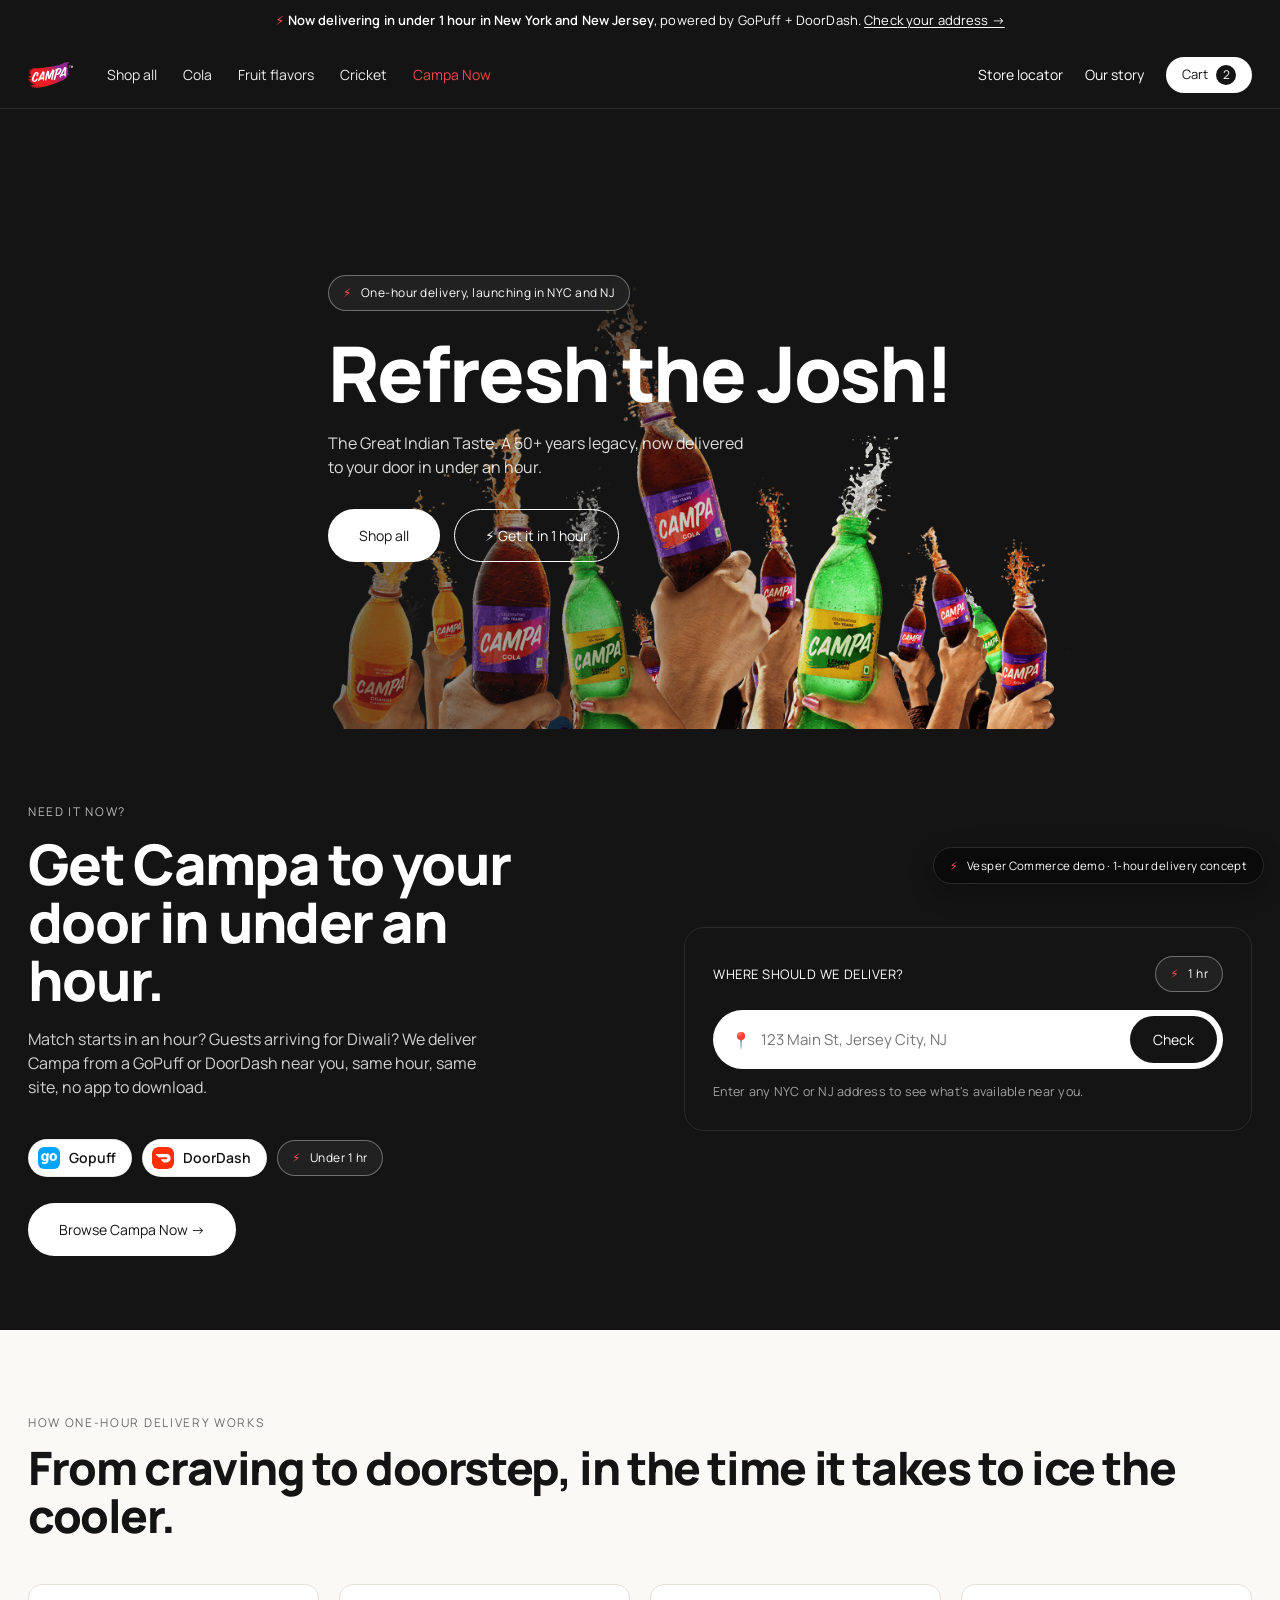
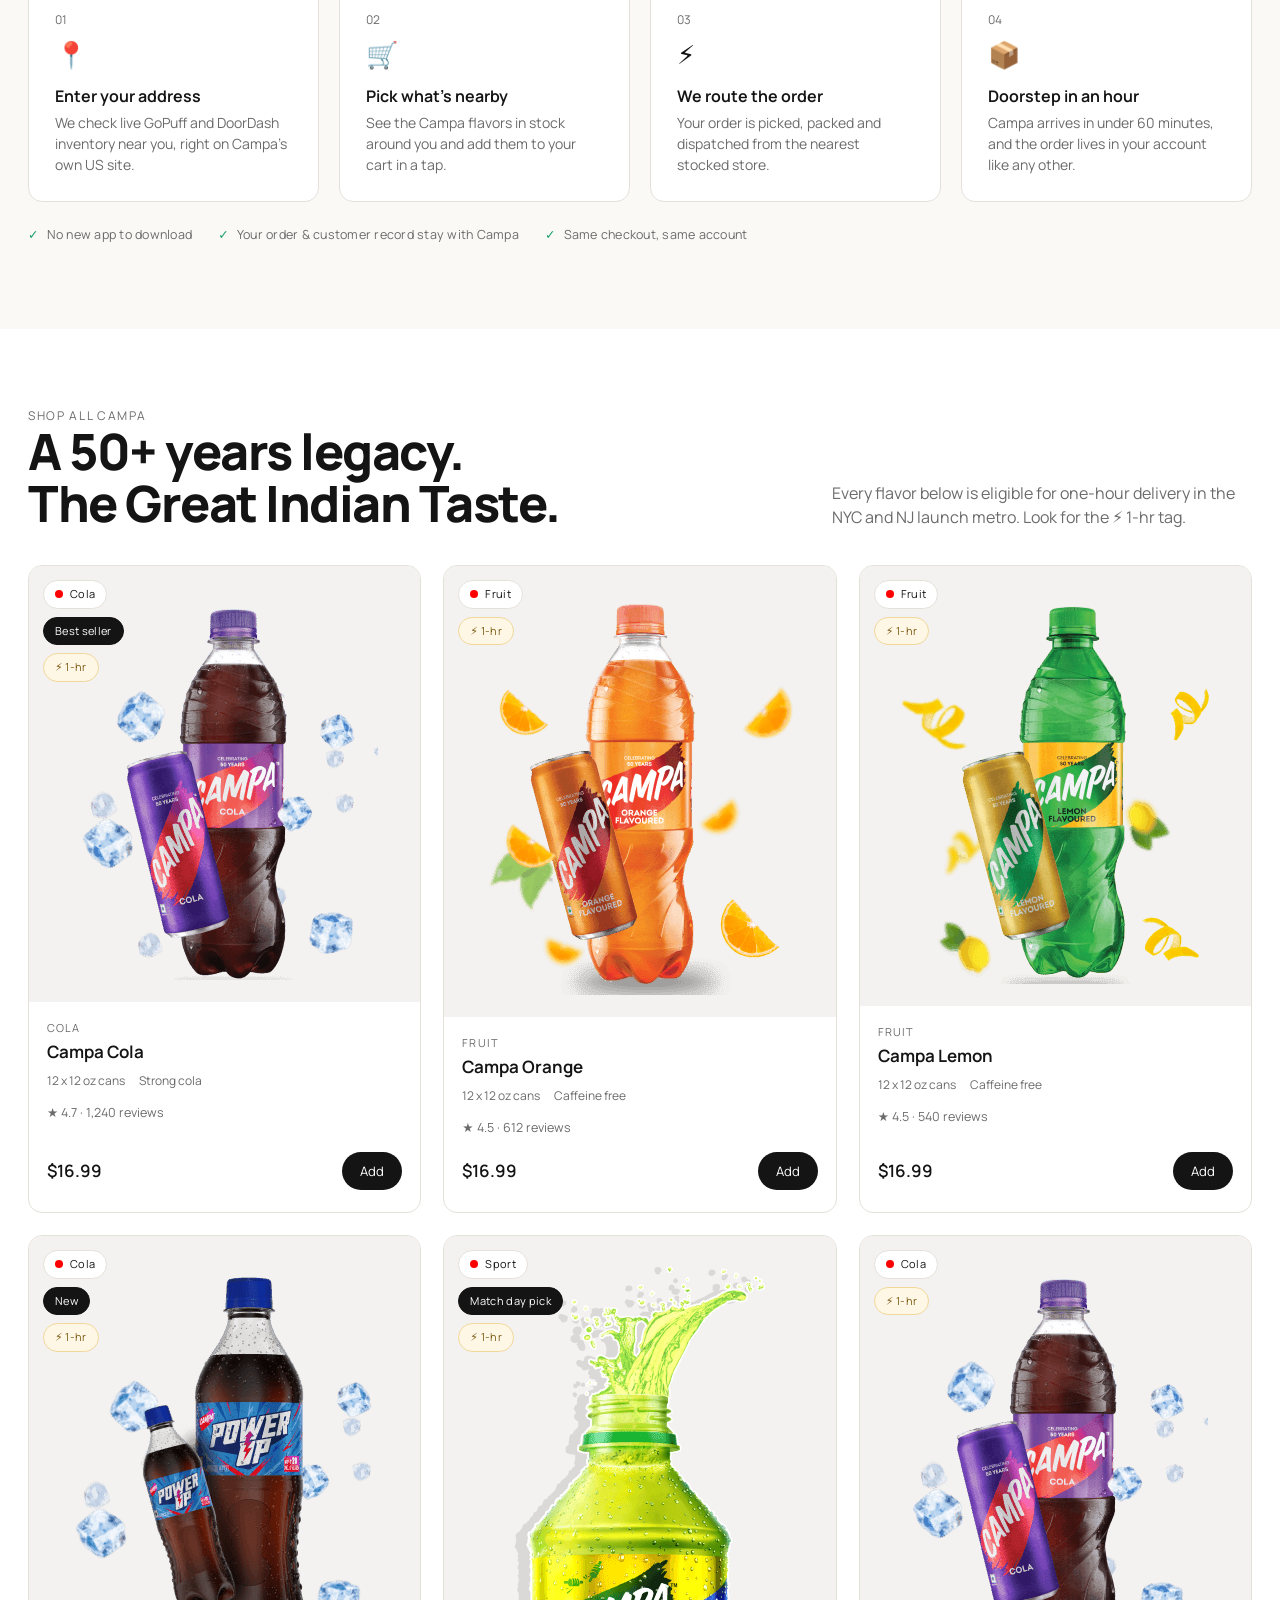
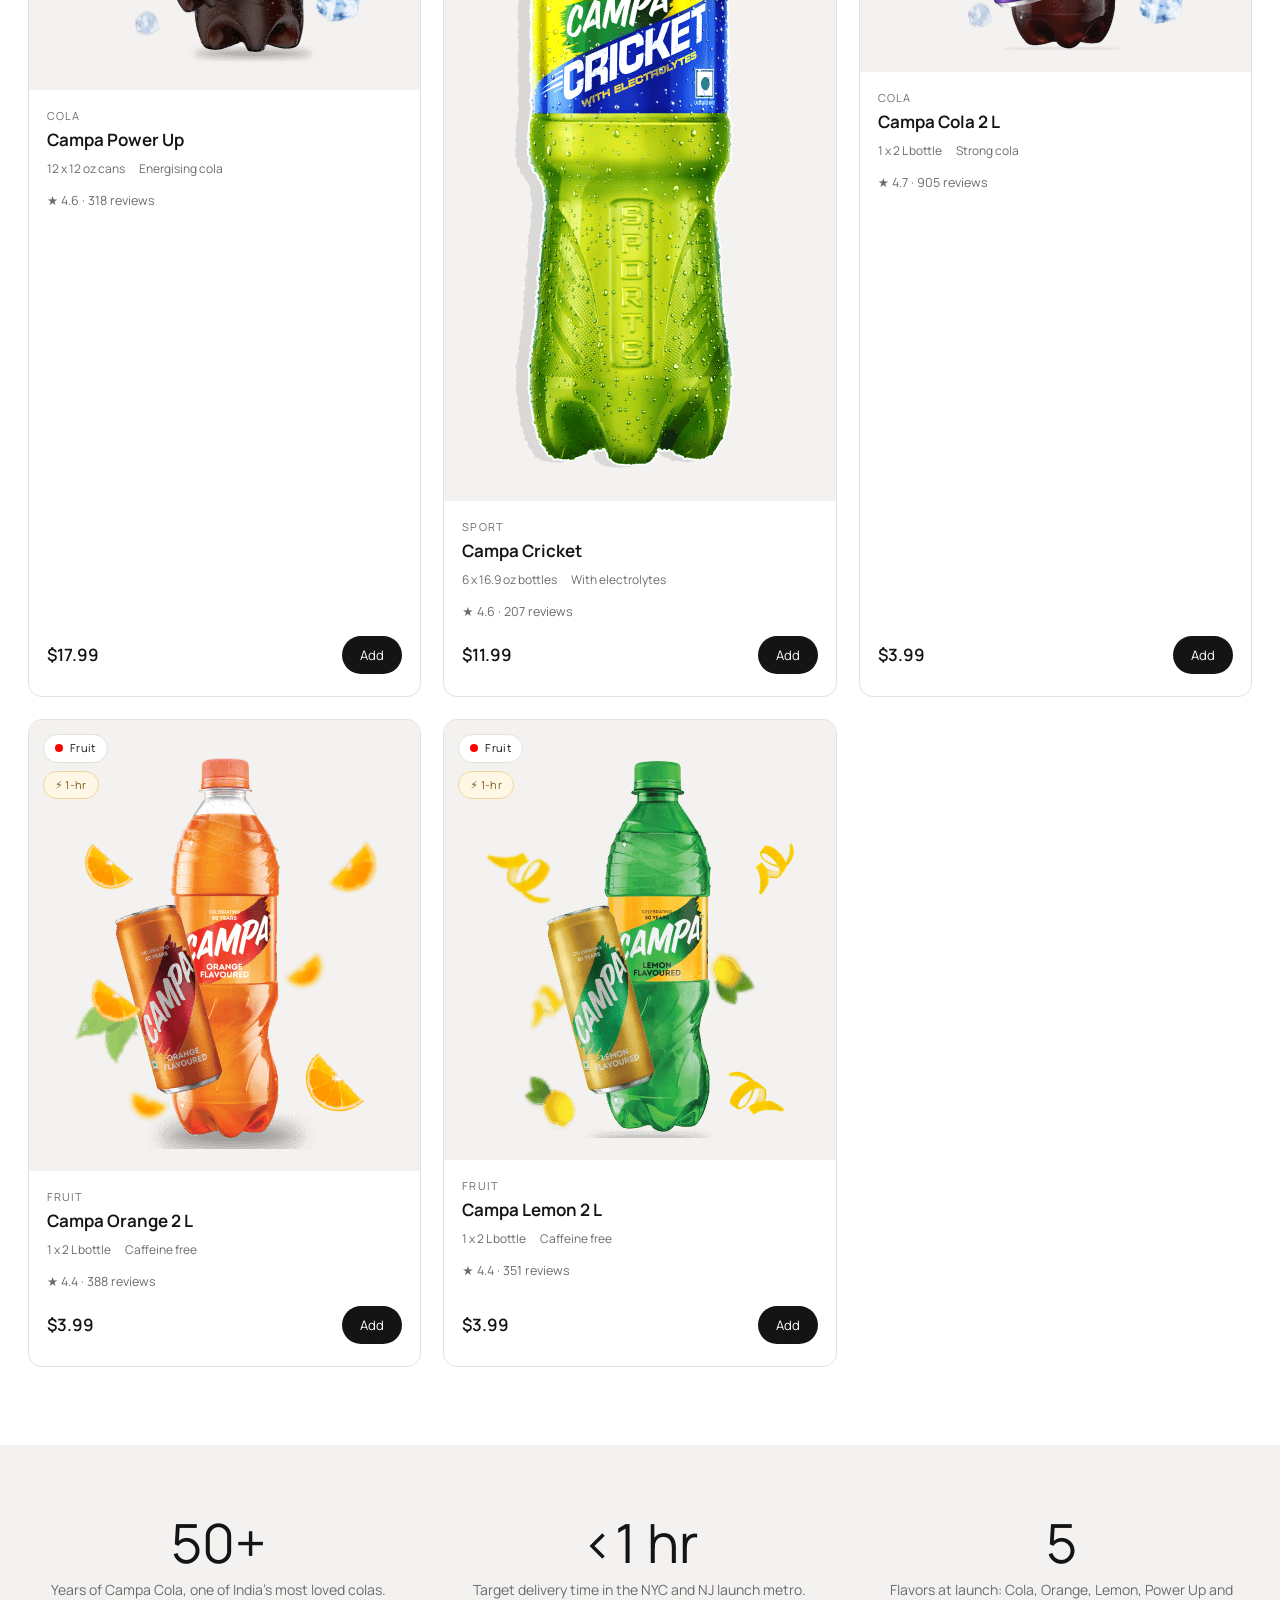
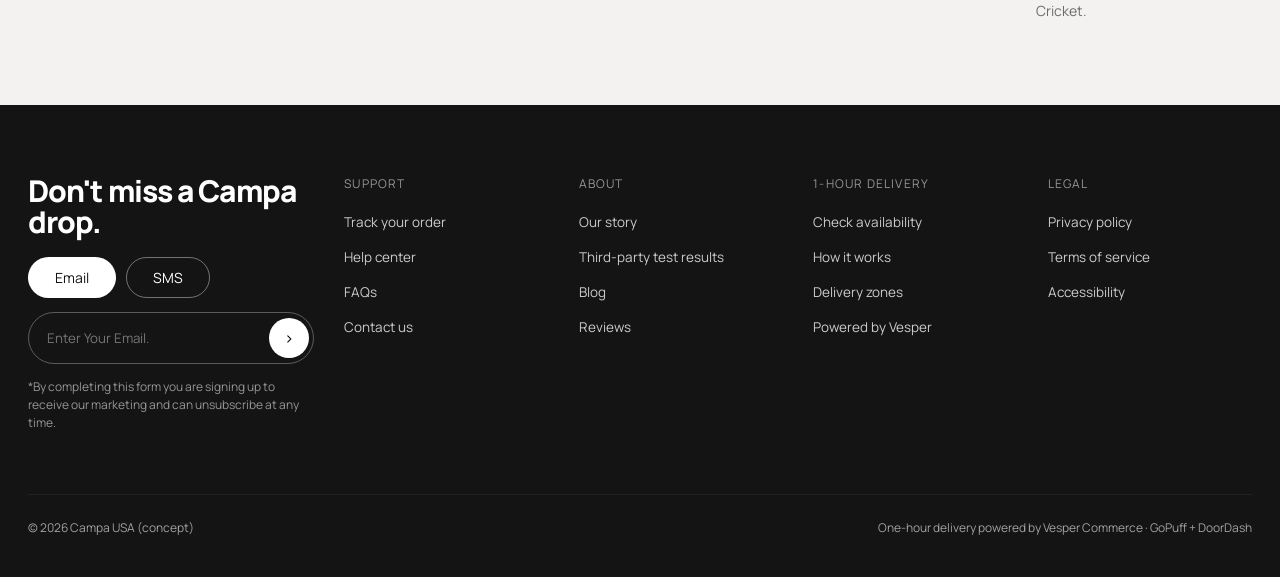
==== commit 84fac8dd: "Remove em dashes from copy Co-Authored-By: Claude Sonnet 5.5 <noreply@anthropic.com>" ====
--- a/index.html
+++ b/index.html
@@ -3,7 +3,7 @@
 <head>
 <meta charset="utf-8" />
 <meta name="viewport" content="width=device-width, initial-scale=1" />
-<title>Campa USA — Refresh the Josh!</title>
+<title>Campa USA, Refresh the Josh!</title>
 <meta name="description" content="The Great Indian Taste, now in the US. One-hour delivery in New York and New Jersey via GoPuff and DoorDash." />
 <link rel="preconnect" href="https://fonts.googleapis.com" />
 <link rel="preconnect" href="https://fonts.gstatic.com" crossorigin />
@@ -15,7 +15,7 @@
 
 <!-- Announcement -->
 <div class="announce">
-  <span class="bolt">⚡</span> <b>Now delivering in under 1 hour in New York and New Jersey</b> — powered by GoPuff + DoorDash. <a href="#onehour">Check your address →</a>
+  <span class="bolt">⚡</span> <b>Now delivering in under 1 hour in New York and New Jersey</b>, powered by GoPuff + DoorDash. <a href="#onehour">Check your address →</a>
 </div>
 
 <!-- Header -->
@@ -82,7 +82,7 @@
       <div class="addr-note">Enter any NYC or NJ address to see what's available near you.</div>
 
       <div class="avail-result" id="availResult">
-        <div class="avail-head"><span>✓</span> Available near you — delivered in under 1 hour</div>
+        <div class="avail-head"><span>✓</span> Available near you, delivered in under 1 hour</div>
         <div class="mini-prod">
           <img src="assets/cola.png" alt="" />
           <div class="info"><div class="name">Cola · Campa Cola</div><div class="meta">6-pack · $8.99</div></div>
